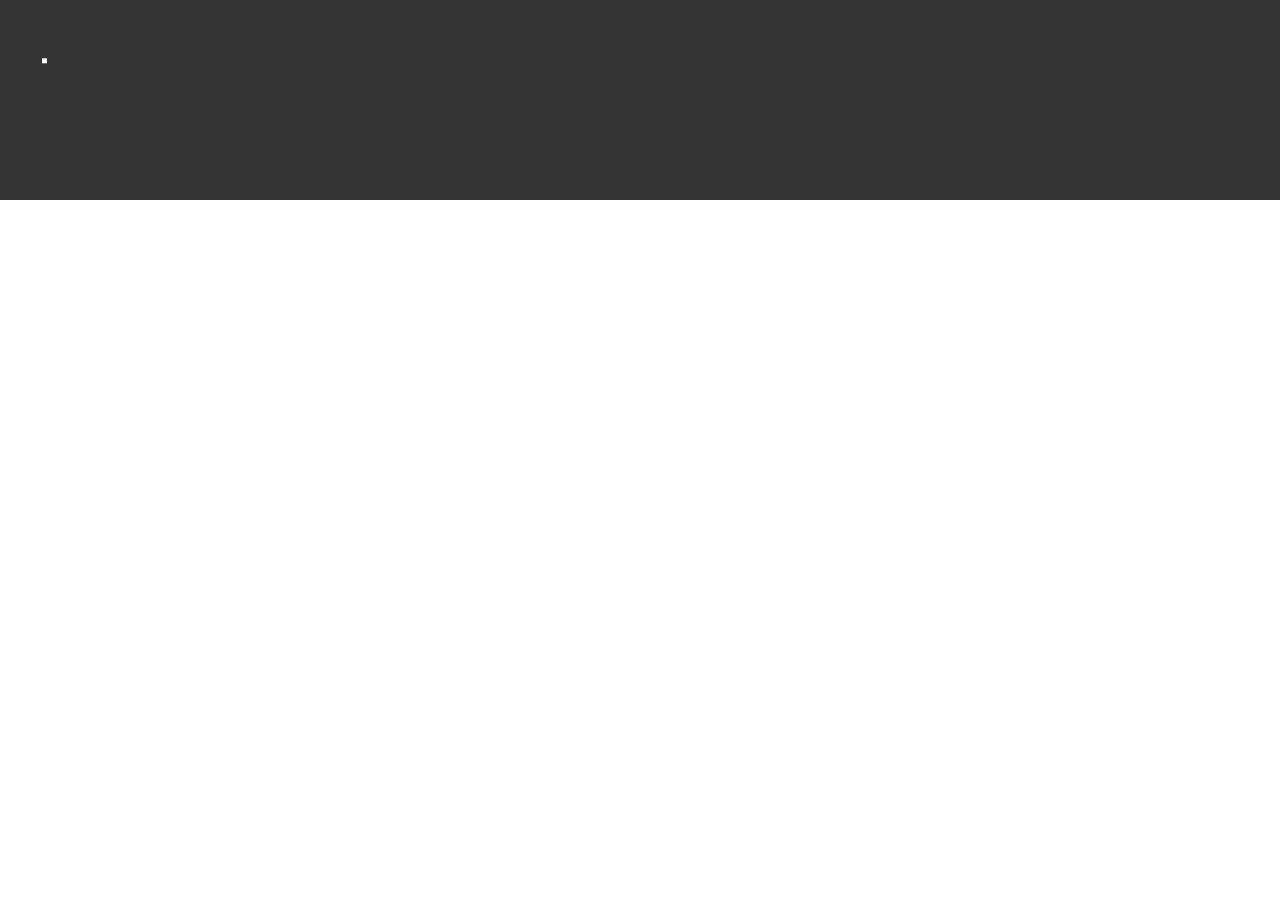
==== projects/testProject/index.html @ c25c1464 "Initial Groundwork" ====
<html>
<head>
  <meta charset="UTF-8">
  <meta name="viewport" content="width=device-width, initial-scale=1.0">

  <script language="javascript" type="text/javascript" src="../../p5.min.js"></script>
  <script language="javascript" type="text/javascript" src="../../utils.js"></script>
  <script language="javascript" type="text/javascript" src="../../entities/Body.js"></script>
  <script language="javascript" type="text/javascript" src="testProject.js"></script>

  <style> body { padding: 0; margin: 0; } </style>
</head>

<body>
</body>
</html>
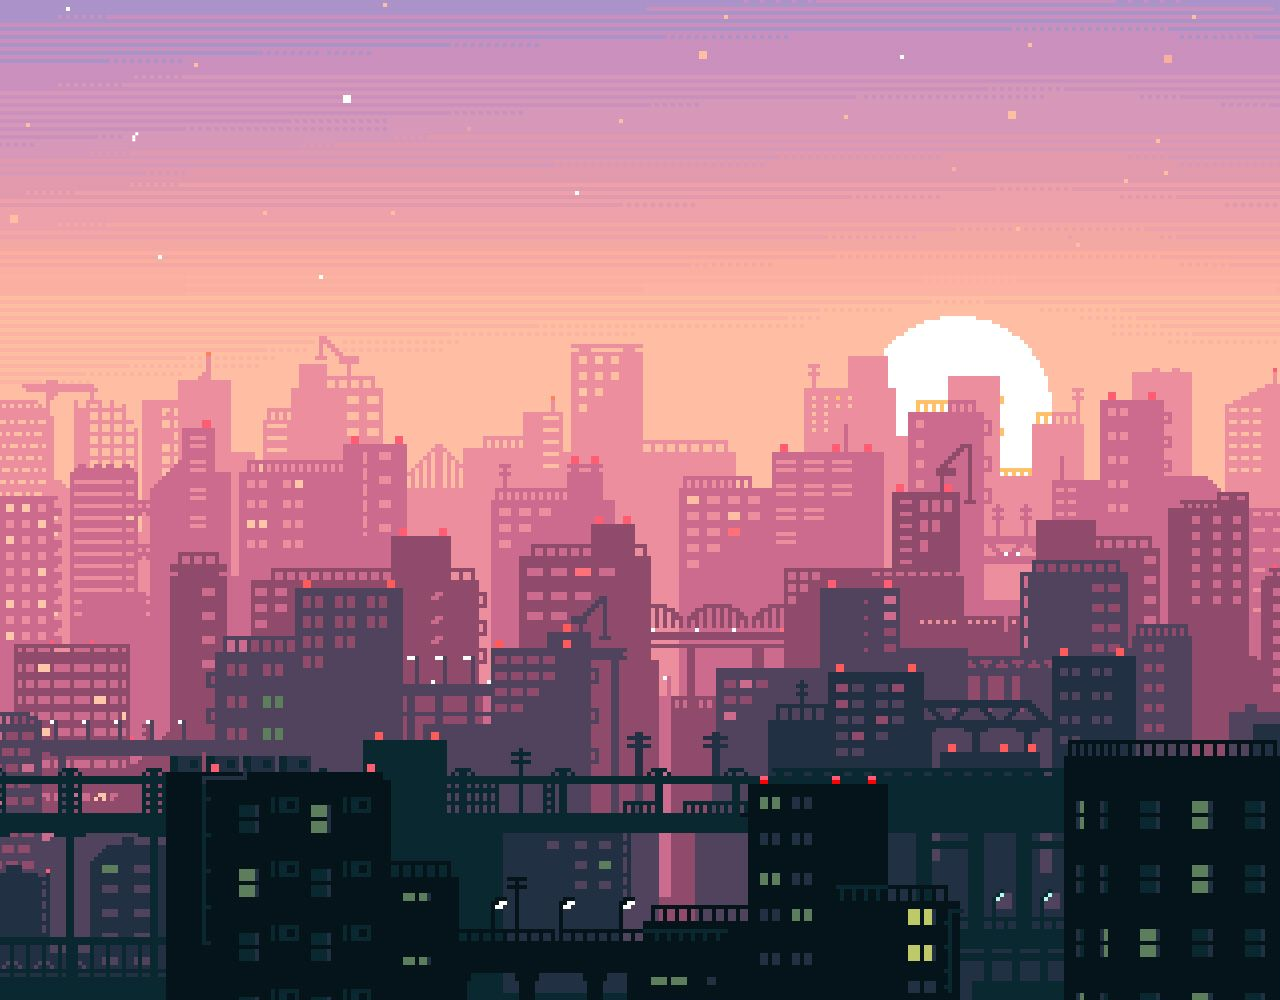
==== commit 5b197ef4: "Added background image" ====
--- a/projects/testProject/index.html
+++ b/projects/testProject/index.html
@@ -8,7 +8,13 @@
   <script language="javascript" type="text/javascript" src="../../entities/Body.js"></script>
   <script language="javascript" type="text/javascript" src="testProject.js"></script>
 
-  <style> body { padding: 0; margin: 0; } </style>
+  <style> 
+  	body { 
+	  	padding: 0; 
+	  	margin: 0;
+	  	background-image: url("bkgd.jpg");
+	} 
+   </style>
 </head>
 
 <body>
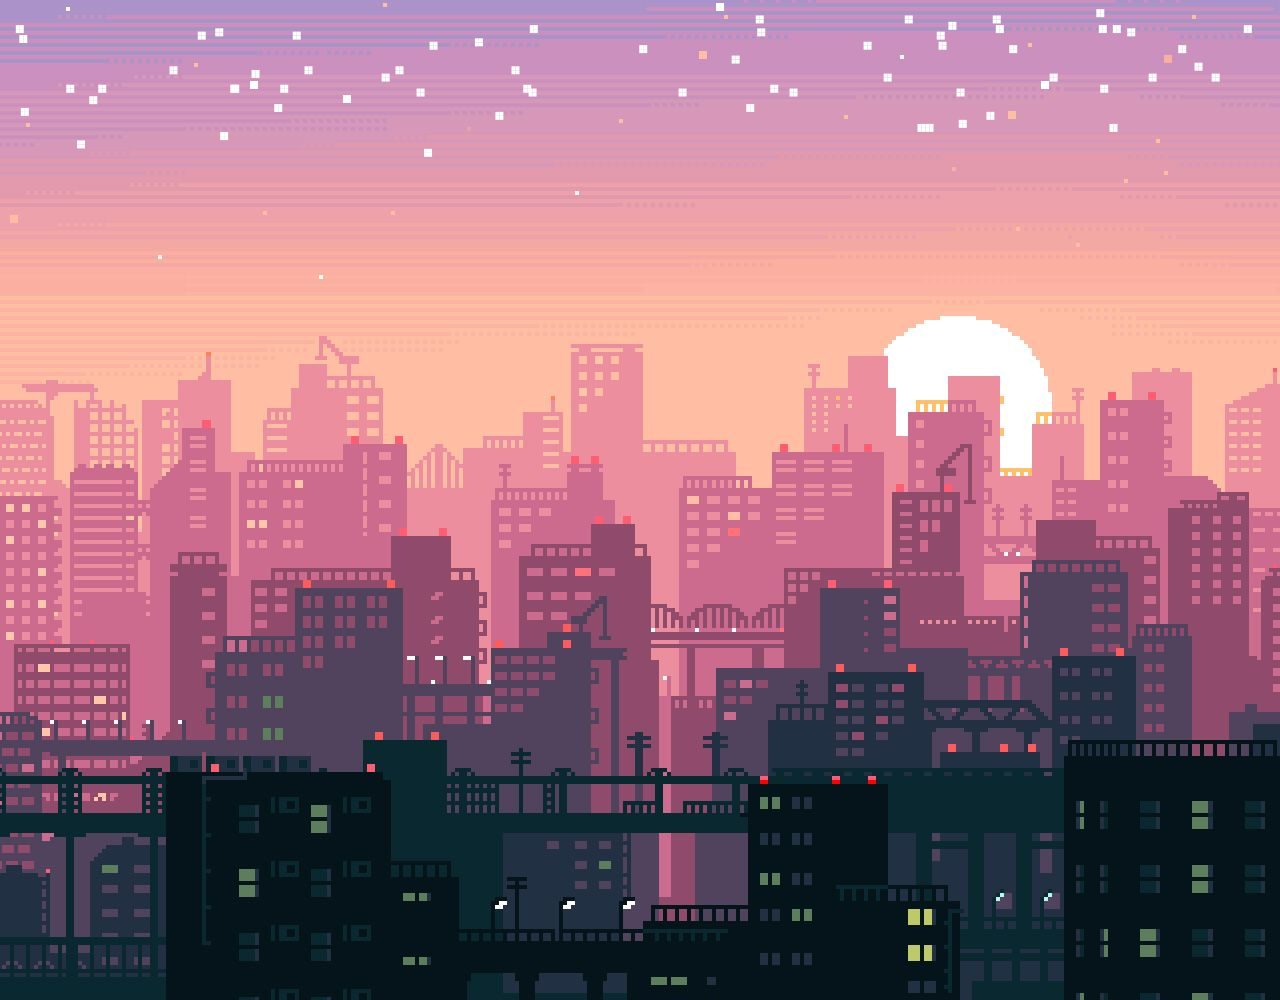
==== commit 18a3de2d: "Added snow effect" ====
--- a/projects/testProject/index.html
+++ b/projects/testProject/index.html
@@ -6,6 +6,7 @@
   <script language="javascript" type="text/javascript" src="../../p5.min.js"></script>
   <script language="javascript" type="text/javascript" src="../../utils.js"></script>
   <script language="javascript" type="text/javascript" src="../../entities/Body.js"></script>
+  <script language="javascript" type="text/javascript" src="../../entities/Rain.js"></script>
   <script language="javascript" type="text/javascript" src="testProject.js"></script>
 
   <style> 
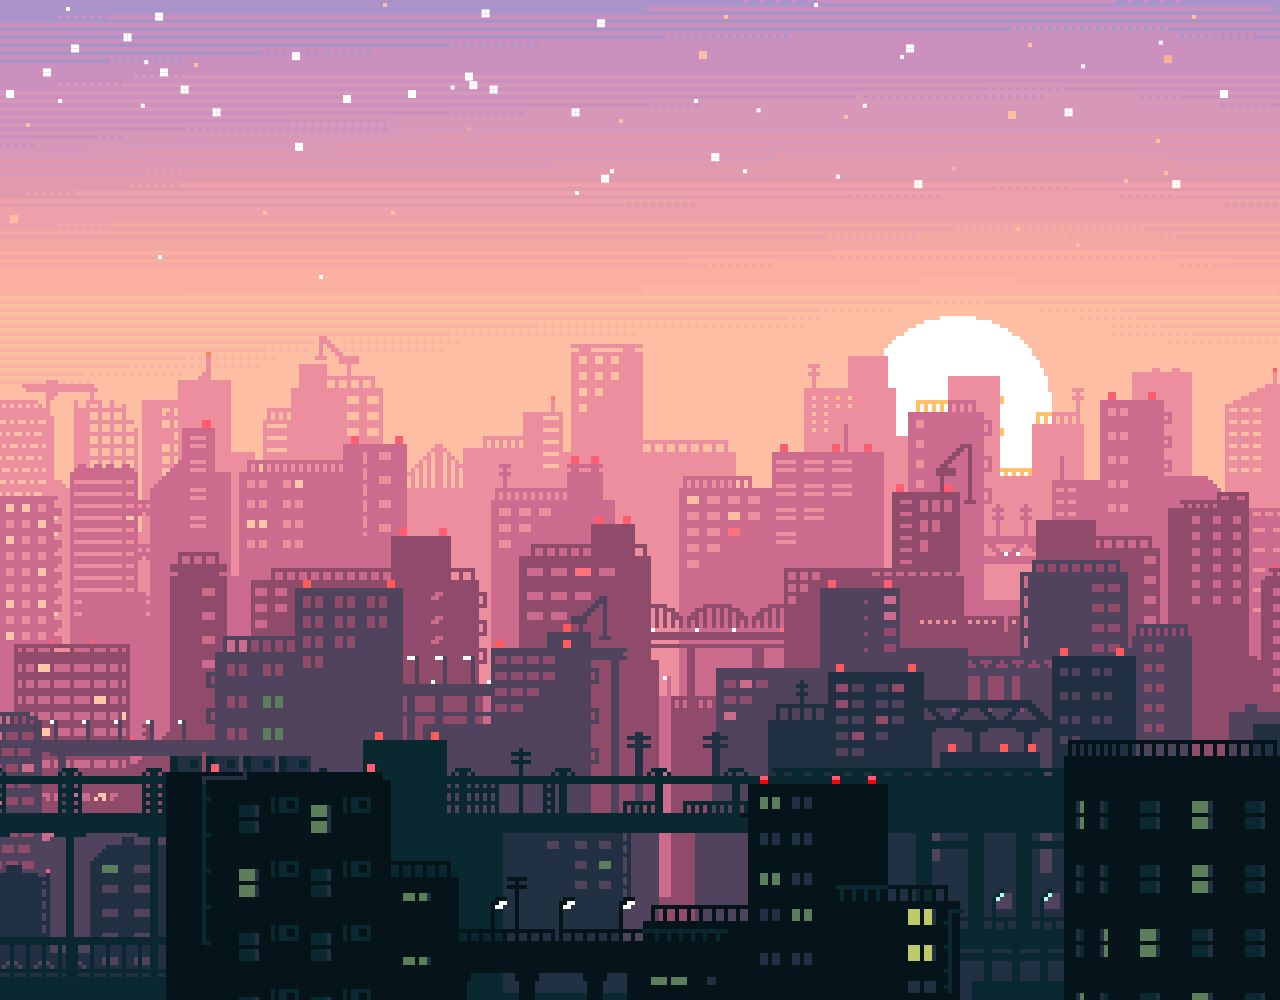
==== commit a0514660: "initial forcefield experimentation piss" ====
--- a/projects/testProject/index.html
+++ b/projects/testProject/index.html
@@ -5,6 +5,7 @@
 
   <script language="javascript" type="text/javascript" src="../../p5.min.js"></script>
   <script language="javascript" type="text/javascript" src="../../utils.js"></script>
+  <script language="javascript" type="text/javascript" src="../../entities/ForceField.js"></script>
   <script language="javascript" type="text/javascript" src="../../entities/Body.js"></script>
   <script language="javascript" type="text/javascript" src="../../entities/Rain.js"></script>
   <script language="javascript" type="text/javascript" src="testProject.js"></script>
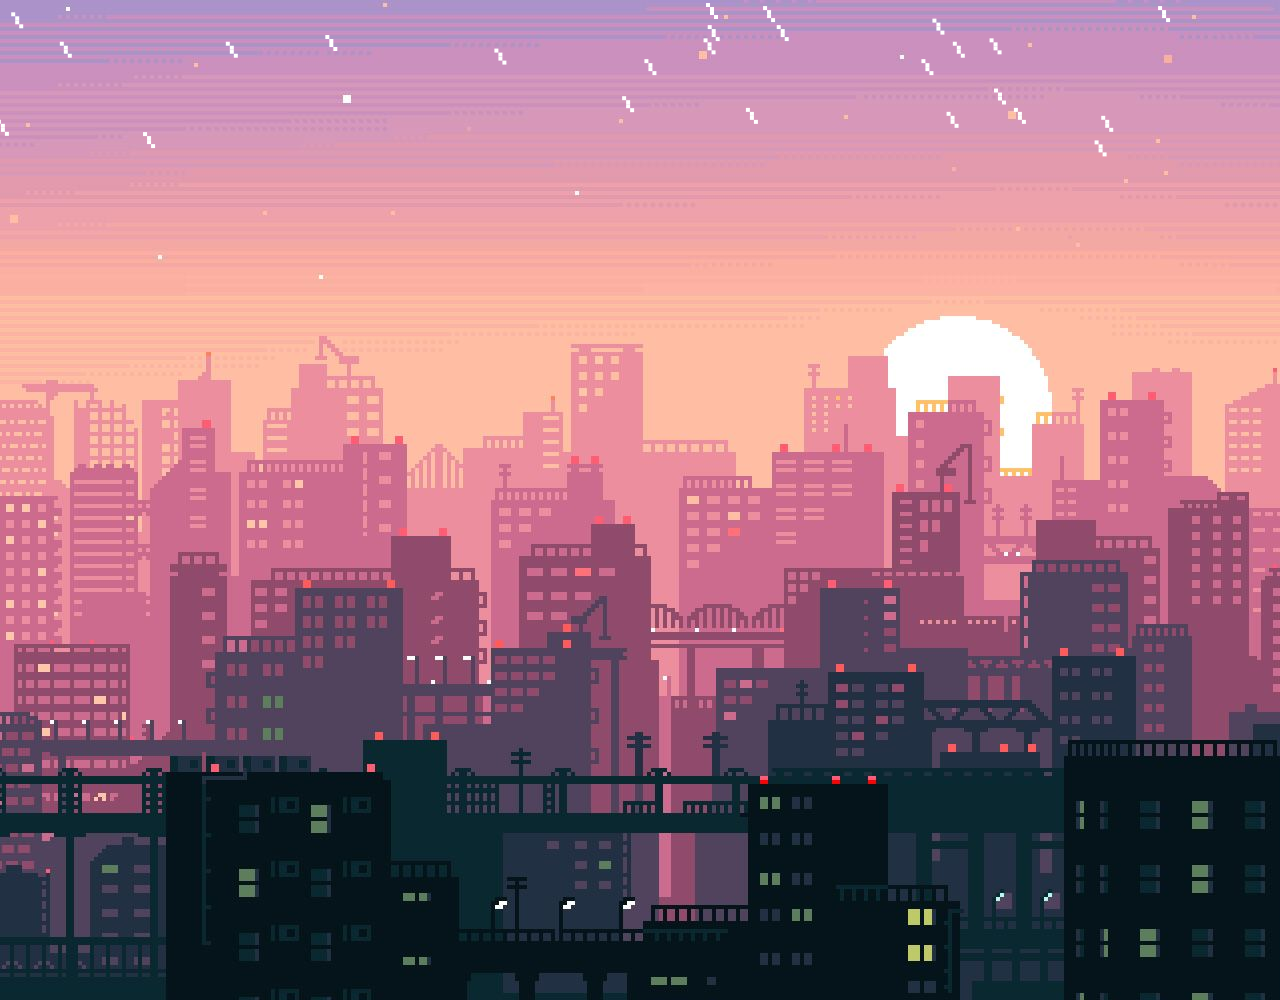
==== commit cb873fde: "Moved Template and Vector into their own files, added updateDelay" ====
--- a/projects/testProject/index.html
+++ b/projects/testProject/index.html
@@ -4,8 +4,9 @@
   <meta name="viewport" content="width=device-width, initial-scale=1.0">
 
   <script language="javascript" type="text/javascript" src="../../p5.min.js"></script>
+  <script language="javascript" type="text/javascript" src="../../dataStructures/Vector.js"></script>
+  <script language="javascript" type="text/javascript" src="../../dataStructures/Template.js"></script>
   <script language="javascript" type="text/javascript" src="../../utils.js"></script>
-  <script language="javascript" type="text/javascript" src="../../entities/ForceField.js"></script>
   <script language="javascript" type="text/javascript" src="../../entities/Body.js"></script>
   <script language="javascript" type="text/javascript" src="../../entities/Rain.js"></script>
   <script language="javascript" type="text/javascript" src="testProject.js"></script>
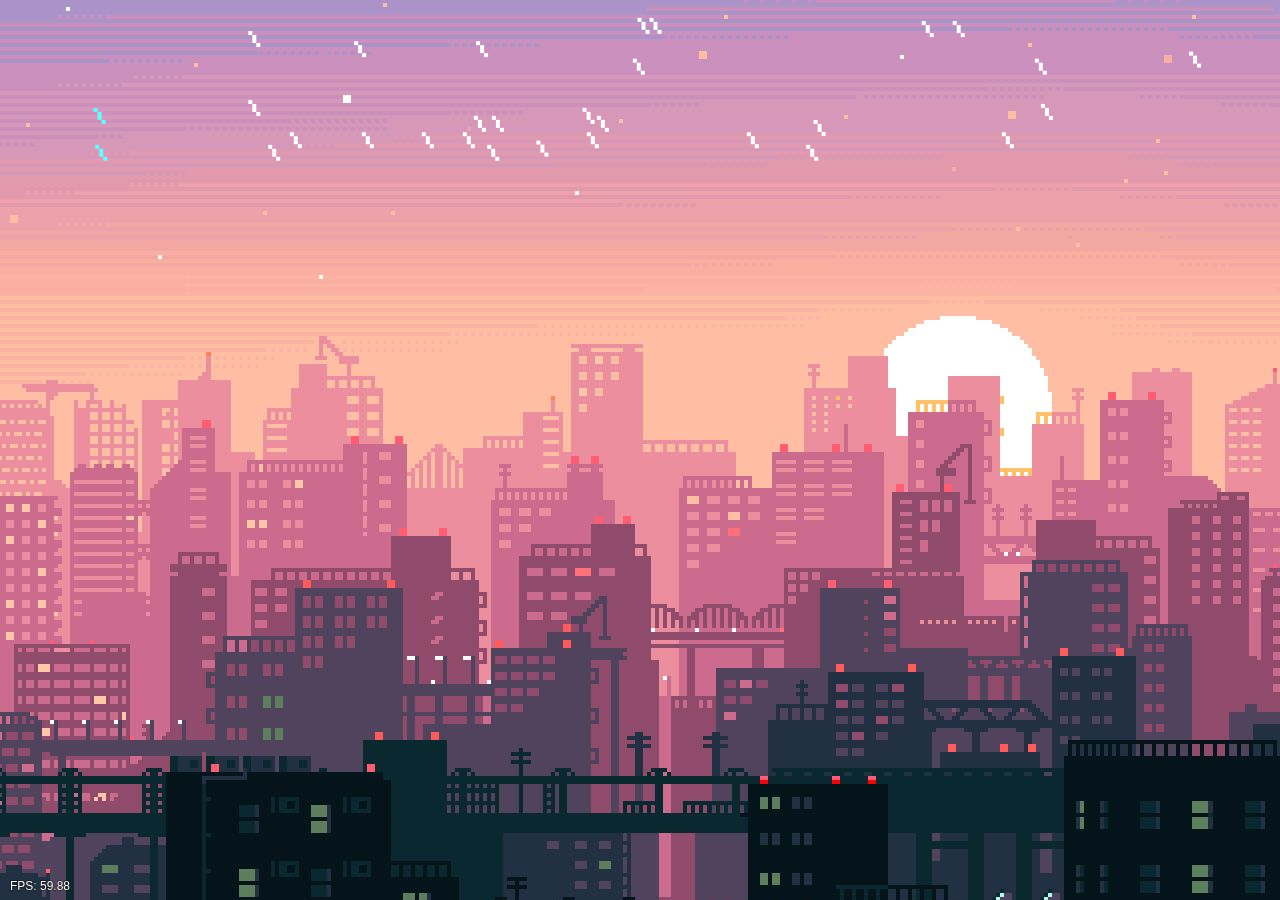
==== commit adc54925: "Added support for colors as functions" ====
--- a/projects/testProject/index.html
+++ b/projects/testProject/index.html
@@ -4,9 +4,16 @@
   <meta name="viewport" content="width=device-width, initial-scale=1.0">
 
   <script language="javascript" type="text/javascript" src="../../p5.min.js"></script>
+
+  <!-- Data Structures -->
   <script language="javascript" type="text/javascript" src="../../dataStructures/Vector.js"></script>
   <script language="javascript" type="text/javascript" src="../../dataStructures/Template.js"></script>
+  <script language="javascript" type="text/javascript" src="../../dataStructures/VectorField.js"></script>
+
+  <!-- Utility Functions -->
   <script language="javascript" type="text/javascript" src="../../utils.js"></script>
+
+  <!-- Entities -->
   <script language="javascript" type="text/javascript" src="../../entities/Body.js"></script>
   <script language="javascript" type="text/javascript" src="../../entities/Rain.js"></script>
   <script language="javascript" type="text/javascript" src="testProject.js"></script>
@@ -21,5 +28,6 @@
 </head>
 
 <body>
+   <div id = "c1" style=" width: 500px; height: 500px; position:absolute; z-index: 10"></div>
 </body>
 </html>
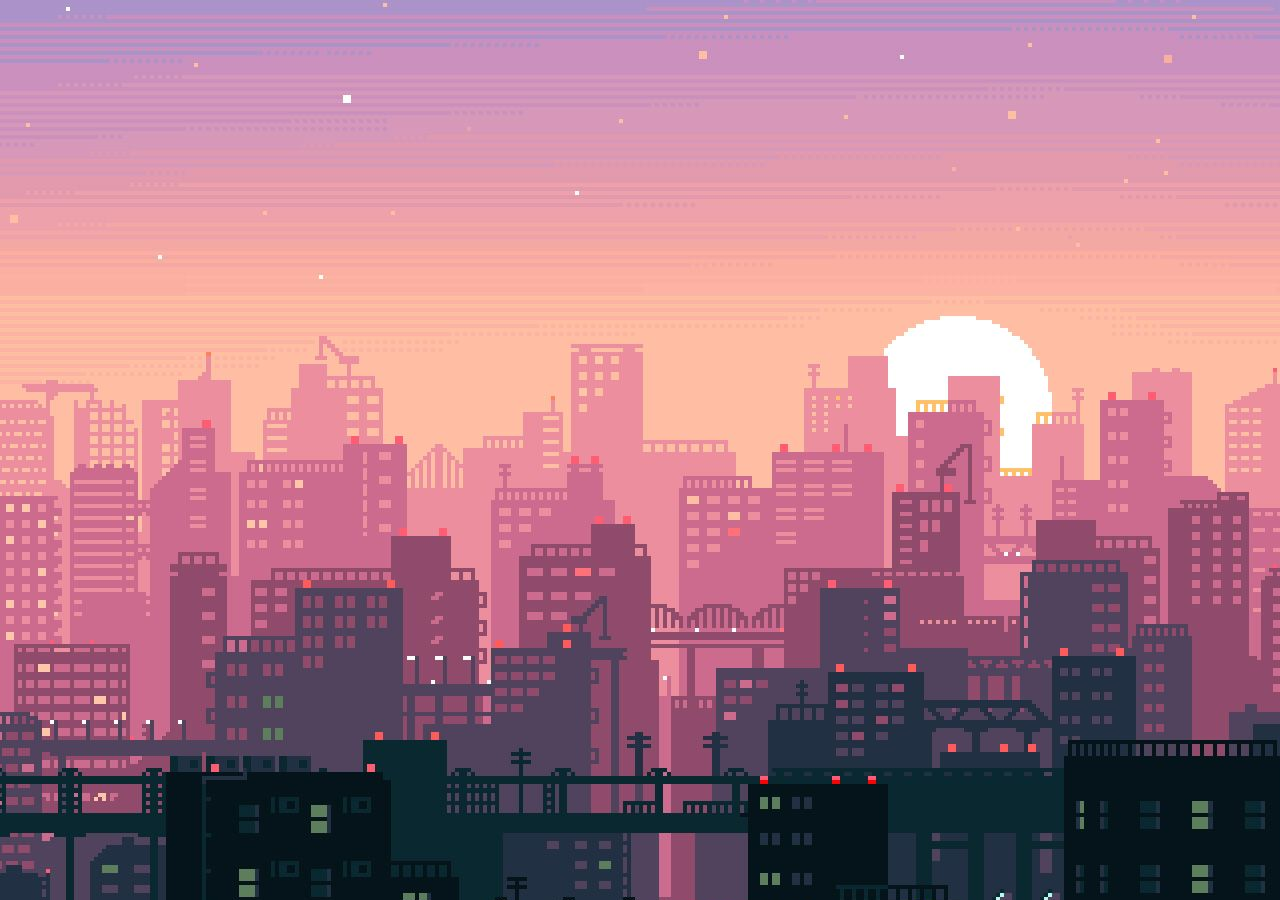
==== commit 6231d63f: "Changed from p5js to WEBGL, 2-d line algorithm broken" ====
--- a/projects/testProject/index.html
+++ b/projects/testProject/index.html
@@ -20,14 +20,17 @@
 
   <style> 
   	body { 
-	  	padding: 0; 
-	  	margin: 0;
-	  	background-image: url("bkgd.jpg");
+      padding: 0; 
+      margin: 0;
 	} 
+   .p5layer {
+      position:absolute;
+   }
    </style>
 </head>
 
 <body>
-   <div id = "c1" style=" width: 500px; height: 500px; position:absolute; z-index: 10"></div>
+   <div id = "c1" class="p5layer" style="background-image: url('bkgd.jpg');"></div>
+   <div id = "c2" class="p5layer" style=""></div>
 </body>
 </html>
